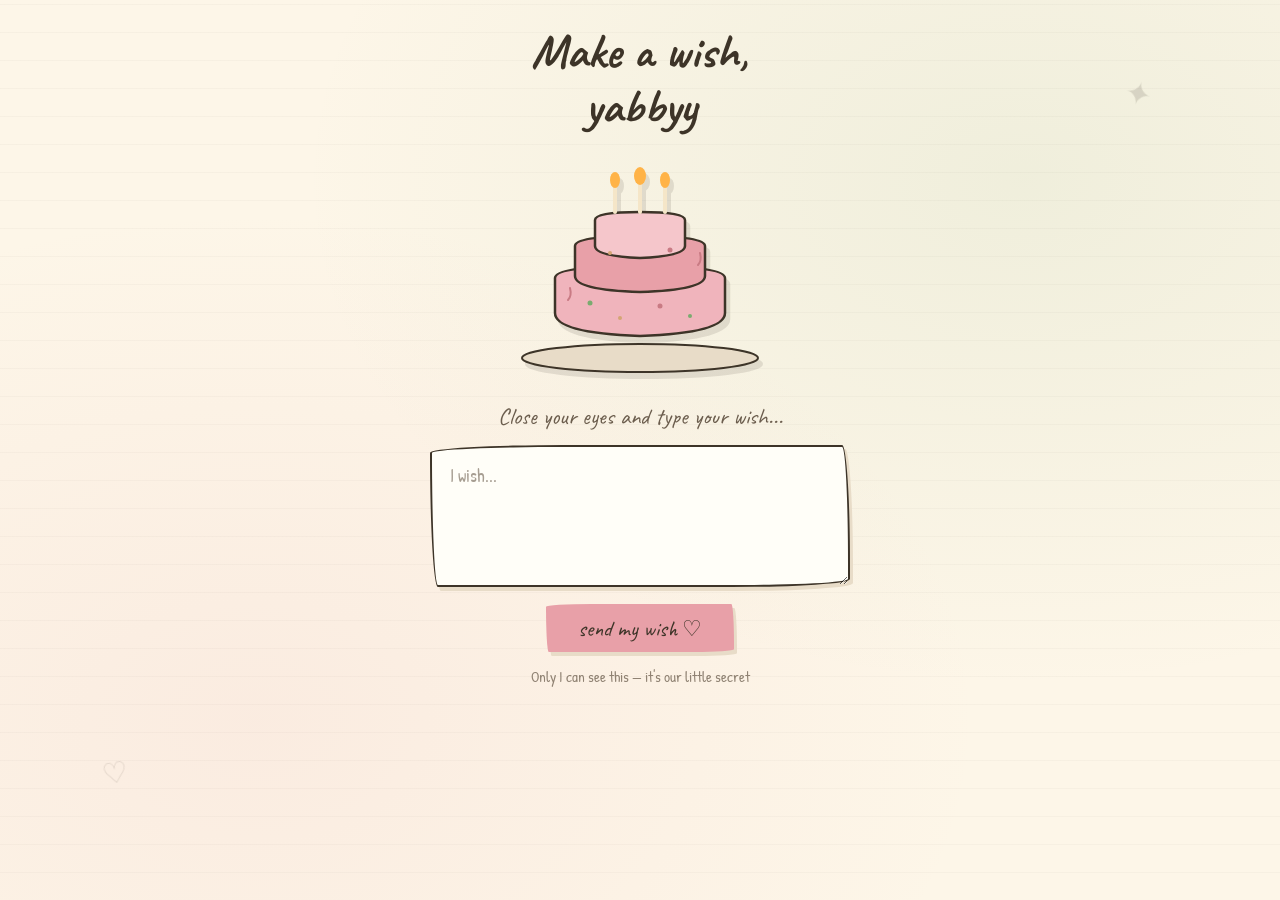
==== docs/cake.html @ 2847e8a1 "first commit" ====
<!DOCTYPE html>
<html lang="en">
<head>
  <meta charset="UTF-8">
  <meta name="viewport" content="width=device-width, initial-scale=1.0, viewport-fit=cover">
  <title>Make a Wish ♡</title>
  <link rel="stylesheet" href="css/style.css">
  <link rel="icon" href="assets/icon.svg" type="image/svg+xml">
</head>
<body>
  <span class="doodle doodle-star">✦</span>
  <span class="doodle doodle-heart">♡</span>

  <main class="page page--cake">
    <section class="cake-scene">
      <h1 class="cake-title">Make a wish,<br>yabbyy</h1>

      <div class="cake-wrap" id="cake-wrap">
        <svg class="cake-svg" viewBox="0 0 280 220" xmlns="http://www.w3.org/2000/svg" aria-hidden="true">
          <!-- Plate -->
          <ellipse cx="140" cy="200" rx="118" ry="14" fill="#e8dcc8" stroke="#3d3428" stroke-width="2"/>
          <!-- Bottom tier -->
          <path d="M55 155 Q55 175 140 178 Q225 175 225 155 L225 120 Q225 108 140 108 Q55 108 55 120 Z"
                fill="#f0b4bc" stroke="#3d3428" stroke-width="2.5" stroke-linejoin="round"/>
          <!-- Middle tier -->
          <path d="M75 118 Q75 132 140 134 Q205 132 205 118 L205 88 Q205 78 140 78 Q75 78 75 88 Z"
                fill="#e8a0a8" stroke="#3d3428" stroke-width="2.5" stroke-linejoin="round"/>
          <!-- Top tier -->
          <path d="M95 88 Q95 98 140 100 Q185 98 185 88 L185 62 Q185 54 140 54 Q95 54 95 62 Z"
                fill="#f5c6cb" stroke="#3d3428" stroke-width="2.5" stroke-linejoin="round"/>
          <!-- Drips -->
          <path d="M70 130 Q72 138 68 142" fill="none" stroke="#c97b84" stroke-width="2" stroke-linecap="round"/>
          <path d="M200 95 Q202 103 198 107" fill="none" stroke="#c97b84" stroke-width="2" stroke-linecap="round"/>
          <!-- Candles -->
          <g class="cake-candles" id="cake-candles">
            <line x1="115" y1="54" x2="115" y2="28" stroke="#f5e6c8" stroke-width="4" stroke-linecap="round"/>
            <ellipse class="candle-flame candle-flame--1" cx="115" cy="22" rx="5" ry="8" fill="#ffb347"/>
            <line x1="140" y1="54" x2="140" y2="24" stroke="#f5e6c8" stroke-width="4" stroke-linecap="round"/>
            <ellipse class="candle-flame candle-flame--2" cx="140" cy="18" rx="6" ry="9" fill="#ffb347"/>
            <line x1="165" y1="54" x2="165" y2="28" stroke="#f5e6c8" stroke-width="4" stroke-linecap="round"/>
            <ellipse class="candle-flame candle-flame--3" cx="165" cy="22" rx="5" ry="8" fill="#ffb347"/>
          </g>
          <!-- Sprinkles -->
          <circle cx="90" cy="145" r="2.5" fill="#7aab6f"/>
          <circle cx="120" cy="160" r="2" fill="#d4a574"/>
          <circle cx="160" cy="148" r="2.5" fill="#c97b84"/>
          <circle cx="190" cy="158" r="2" fill="#7aab6f"/>
          <circle cx="110" cy="95" r="2" fill="#d4a574"/>
          <circle cx="170" cy="92" r="2.5" fill="#c97b84"/>
        </svg>
      </div>

      <form class="wish-form" id="wish-form">
        <label class="wish-label" for="wish">Close your eyes and type your wish...</label>
        <textarea
          class="wish-input"
          id="wish"
          name="wish"
          rows="4"
          placeholder="I wish..."
          required
          maxlength="500"
        ></textarea>
        <button type="submit" class="btn-next btn-wish" id="wish-submit">
          send my wish ♡
        </button>
        <p class="wish-note">Only I can see this — it's our little secret</p>
      </form>

      <div class="wish-success hidden" id="wish-success">
        <p class="wish-success-title">wish sent ✨</p>
        <p class="wish-success-text">
          Your wish is on its way.<br>
          I hope every single one comes true, yabbyy.<br>
          Happy Birthday ♡
        </p>
      </div>
    </section>
  </main>

  <script src="js/config.js"></script>
  <script src="js/app.js"></script>
</body>
</html>
---- docs/css/style.css ----
@import url('https://fonts.googleapis.com/css2?family=Caveat:wght@400;600;700&family=Patrick+Hand&display=swap');

:root {
  --paper: #fdf6e8;
  --paper-shadow: #e8dcc8;
  --ink: #3d3428;
  --ink-light: #6b5d4d;
  --rose: #e8a0a8;
  --rose-deep: #c97b84;
  --leaf: #7aab6f;
  --accent: #d4a574;
}

*,
*::before,
*::after {
  box-sizing: border-box;
  margin: 0;
  padding: 0;
}

html {
  scroll-behavior: smooth;
}

body {
  min-height: 100vh;
  min-height: 100dvh;
  font-family: 'Patrick Hand', cursive;
  color: var(--ink);
  background-color: var(--paper);
  background-image:
    radial-gradient(ellipse at 20% 80%, rgba(232, 160, 168, 0.12) 0%, transparent 50%),
    radial-gradient(ellipse at 80% 20%, rgba(122, 171, 111, 0.1) 0%, transparent 50%),
    repeating-linear-gradient(
      0deg,
      transparent,
      transparent 27px,
      rgba(61, 52, 40, 0.03) 27px,
      rgba(61, 52, 40, 0.03) 28px
    );
  overflow-x: hidden;
  -webkit-text-size-adjust: 100%;
}

.page {
  min-height: 100vh;
  min-height: 100dvh;
  display: flex;
  flex-direction: column;
  align-items: center;
  justify-content: center;
  padding:
    max(1.25rem, env(safe-area-inset-top))
    max(1rem, env(safe-area-inset-right))
    max(1.25rem, env(safe-area-inset-bottom))
    max(1rem, env(safe-area-inset-left));
  position: relative;
}

/* Sketchy border utility */
.sketch-box {
  border: 2px solid var(--ink);
  border-radius: 255px 15px 225px 15px / 15px 225px 15px 255px;
  box-shadow: 3px 4px 0 var(--paper-shadow);
}

h1, h2, h3 {
  font-family: 'Caveat', cursive;
  font-weight: 700;
}

.handwritten {
  font-family: 'Caveat', cursive;
}

/* ── Page 1: Envelope ── */
.envelope-scene {
  display: flex;
  flex-direction: column;
  align-items: center;
  gap: 1.5rem;
  cursor: pointer;
  user-select: none;
  -webkit-tap-highlight-color: transparent;
  transition: transform 0.3s ease;
  width: 100%;
  max-width: 340px;
}

.envelope-scene:hover {
  transform: scale(1.02);
}

.envelope-scene.opening {
  pointer-events: none;
}

.envelope-wrap {
  position: relative;
  width: min(320px, 88vw);
  aspect-ratio: 320 / 300;
  height: auto;
  filter: drop-shadow(4px 6px 0 rgba(61, 52, 40, 0.15));
  perspective: 800px;
  flex-shrink: 0;
}

.envelope-svg {
  width: 100%;
  height: 100%;
  display: block;
  overflow: visible;
}

.envelope-flap {
  transform-origin: 160px 130px;
  transition: transform 0.75s cubic-bezier(0.4, 0, 0.2, 1);
  transform-style: preserve-3d;
}

.envelope-scene.opening .envelope-flap,
.envelope-scene.opened .envelope-flap {
  transform: rotateX(180deg);
  opacity: 0.35;
}

.envelope-letter {
  opacity: 0;
  transform: translateY(18px);
  transition: opacity 0.55s ease 0.45s, transform 0.7s cubic-bezier(0.34, 1.2, 0.64, 1) 0.45s;
  pointer-events: none;
}

.envelope-scene.opening .envelope-letter,
.envelope-scene.opened .envelope-letter {
  opacity: 1;
  transform: translateY(-88px);
}

.envelope-scene.opened {
  cursor: pointer;
}

.envelope-scene.opened .envelope-hint {
  animation: none;
  opacity: 1;
  color: var(--ink);
}

.envelope-hint {
  font-size: clamp(1rem, 3.5vw, 1.1rem);
  color: var(--ink-light);
  animation: float-hint 2s ease-in-out infinite;
  text-align: center;
  margin-top: 0.25rem;
}

@keyframes float-hint {
  0%, 100% { transform: translateY(0); opacity: 0.7; }
  50% { transform: translateY(-6px); opacity: 1; }
}

/* ── Page 2: Note + Instax ── */
.body--memory {
  background-color: #0a0a0a;
  position: relative;
  overflow-x: hidden;
}

.memory-bg {
  position: fixed;
  inset: 0;
  pointer-events: none;
  z-index: 0;
  overflow: hidden;
}

.memory-glow {
  position: absolute;
  border-radius: 50%;
  filter: blur(70px);
  opacity: 0.7;
  animation: glow-drift 10s ease-in-out infinite;
}

.memory-glow--1 {
  width: min(360px, 60vw);
  height: min(360px, 60vw);
  background: rgba(201, 123, 132, 0.18);
  top: 8%;
  left: -5%;
}

.memory-glow--2 {
  width: min(280px, 50vw);
  height: min(280px, 50vw);
  background: rgba(232, 160, 168, 0.14);
  bottom: 10%;
  right: -3%;
  animation-delay: -5s;
  animation-duration: 12s;
}

.memory-glow--3 {
  width: min(200px, 40vw);
  height: min(200px, 40vw);
  background: rgba(212, 165, 116, 0.1);
  top: 50%;
  left: 50%;
  transform: translate(-50%, -50%);
  animation-delay: -2s;
  animation-duration: 14s;
}

@keyframes glow-drift {
  0%, 100% { transform: translate(0, 0) scale(1); opacity: 0.6; }
  33%       { transform: translate(24px, -18px) scale(1.08); opacity: 0.85; }
  66%       { transform: translate(-16px, 12px) scale(0.95); opacity: 0.7; }
}

.memory-glow--3 {
  animation-name: glow-drift-center;
}

@keyframes glow-drift-center {
  0%, 100% { transform: translate(-50%, -50%) scale(1); opacity: 0.5; }
  50%       { transform: translate(-50%, -55%) scale(1.15); opacity: 0.8; }
}

.memory-sparkle {
  position: absolute;
  color: rgba(255, 255, 255, 0.12);
  font-size: 1.2rem;
  animation: sparkle-twinkle 3s ease-in-out infinite;
}

.memory-sparkle--1 { top: 18%; right: 22%; animation-delay: 0s; }
.memory-sparkle--2 { bottom: 28%; left: 18%; font-size: 1rem; animation-delay: 1.2s; }
.memory-sparkle--3 { top: 42%; left: 8%; animation-delay: 2.4s; }

@keyframes sparkle-twinkle {
  0%, 100% { opacity: 0.15; transform: scale(1) rotate(0deg); }
  50%       { opacity: 0.45; transform: scale(1.2) rotate(15deg); }
}

.page--memory {
  position: relative;
  z-index: 1;
  justify-content: center;
  padding:
    max(1rem, env(safe-area-inset-top))
    max(1rem, env(safe-area-inset-right))
    max(1.5rem, env(safe-area-inset-bottom))
    max(1rem, env(safe-area-inset-left));
}

.memory-scene {
  width: 100%;
  max-width: 780px;
  display: flex;
  flex-direction: column;
  align-items: center;
  gap: 1.75rem;
  cursor: pointer;
  -webkit-tap-highlight-color: transparent;
}

.memory-card {
  position: relative;
  width: 100%;
  display: flex;
  justify-content: center;
  padding: 1.5rem 0.5rem 0;
}

.memory-note {
  position: relative;
  width: min(420px, 92vw);
  display: grid;
  grid-template-columns: 1fr min(140px, 32vw);
  grid-template-rows: auto;
  column-gap: 0.65rem;
  align-items: start;
  padding: 1.25rem 1.1rem 1.35rem 1.35rem;
  background: #f5f0e4;
  border: 1px solid rgba(255, 255, 255, 0.08);
  box-shadow: 0 12px 40px rgba(0, 0, 0, 0.45);
  transform: rotate(-2deg);
  animation: note-enter 1s cubic-bezier(0.34, 1.2, 0.64, 1) 0.15s both;
}

@keyframes note-enter {
  from { opacity: 0; transform: rotate(-2deg) translateY(20px); }
  to   { opacity: 1; transform: rotate(-2deg) translateY(0); }
}

.memory-note-text {
  grid-column: 1;
  grid-row: 1;
  position: relative;
  z-index: 1;
  padding-right: 0.25rem;
  font-family: 'Patrick Hand', cursive;
  font-size: clamp(0.95rem, 3.6vw, 1.12rem);
  line-height: 1.6;
  color: #1a1a1a;
}

.memory-instax {
  grid-column: 2;
  grid-row: 1;
  position: relative;
  top: -0.75rem;
  right: -0.55rem;
  justify-self: end;
  align-self: start;
  z-index: 2;
  width: 100%;
  max-width: 140px;
  padding: 8px 8px 30px;
  background: #fff;
  box-shadow: 0 14px 32px rgba(0, 0, 0, 0.5);
  transform: rotate(5deg);
  transform-origin: top right;
  animation:
    instax-enter 1s cubic-bezier(0.34, 1.2, 0.64, 1) 0.45s both,
    instax-float 5s ease-in-out 1.6s infinite;
}

@keyframes instax-enter {
  from { opacity: 0; transform: rotate(5deg) translate(16px, -16px) scale(0.9); }
  to   { opacity: 1; transform: rotate(5deg) translate(0, 0) scale(1); }
}

@keyframes instax-float {
  0%, 100% { transform: rotate(5deg) translateY(0); }
  50%       { transform: rotate(4deg) translateY(-6px); }
}

.memory-instax img {
  width: 100%;
  height: auto;
  display: block;
  object-fit: cover;
  aspect-ratio: 1 / 1;
}

.memory-hint {
  font-size: clamp(0.95rem, 3.5vw, 1.1rem);
  color: rgba(255, 255, 255, 0.55);
  text-align: center;
  animation: hint-enter 0.8s ease 1s both, float-hint 2.5s ease-in-out 1.8s infinite;
}

@keyframes hint-enter {
  from { opacity: 0; }
  to   { opacity: 1; }
}

.memory-hint.hidden {
  display: none;
}

.memory-scene.revealed .memory-card {
  animation: memory-soft-out 0.5s ease forwards;
}

@keyframes memory-soft-out {
  to { opacity: 0.3; transform: scale(0.96); }
}

/* Reveal overlay — bouquet + note */
.reveal-overlay {
  position: fixed;
  inset: 0;
  background: #f9f9e0;
  display: flex;
  align-items: center;
  justify-content: center;
  z-index: 100;
  opacity: 0;
  pointer-events: none;
  transition: opacity 0.6s ease;
  padding: 1.25rem 1rem 2rem;
  overflow-y: auto;
}

.reveal-overlay.visible {
  opacity: 1;
  pointer-events: auto;
}

.bouquet-reveal {
  width: min(420px, 94vw);
  display: flex;
  flex-direction: column;
  align-items: center;
  animation: bouquet-rise 0.9s cubic-bezier(0.34, 1.2, 0.64, 1) forwards;
}

@keyframes bouquet-rise {
  from { transform: translateY(30px) scale(0.92); opacity: 0; }
  to   { transform: translateY(0) scale(1); opacity: 1; }
}

.bouquet-full {
  width: 100%;
  height: auto;
  display: block;
}

.bouquet-reveal .btn-next {
  margin-top: 1.5rem;
}

/* Buttons */
.btn-next {
  display: inline-block;
  font-family: 'Caveat', cursive;
  font-size: 1.4rem;
  padding: 0.6rem 2rem;
  background: var(--rose);
  color: var(--ink);
  border: 2px solid var(--ink);
  border-radius: 255px 15px 225px 15px / 15px 225px 15px 255px;
  cursor: pointer;
  text-decoration: none;
  transition: transform 0.2s ease, box-shadow 0.2s ease;
  box-shadow: 3px 4px 0 var(--paper-shadow);
}

.btn-next:hover {
  transform: translateY(-2px);
  box-shadow: 4px 6px 0 var(--paper-shadow);
}

.btn-next:active {
  transform: translateY(1px);
  box-shadow: 1px 2px 0 var(--paper-shadow);
}

/* ── Page 3: Smile strips ── */
.page--smile {
  justify-content: flex-start;
  padding-top: max(1.5rem, env(safe-area-inset-top));
}

.smile-scene {
  width: 100%;
  max-width: 960px;
  display: flex;
  flex-direction: column;
  align-items: center;
  gap: clamp(1.25rem, 4vw, 2rem);
}

.smile-title {
  font-family: 'Caveat', cursive;
  font-size: clamp(1.75rem, 6.5vw, 3.2rem);
  text-align: center;
  line-height: 1.2;
  color: var(--ink);
  animation: title-write 1s ease forwards;
  padding: 0 0.5rem;
}

@keyframes title-write {
  from { opacity: 0; transform: translateY(10px); }
  to   { opacity: 1; transform: translateY(0); }
}

.strip-gallery {
  display: flex;
  gap: clamp(0.65rem, 2.5vw, 1.25rem);
  justify-content: flex-start;
  align-items: flex-end;
  width: 100%;
  padding: 0.25rem max(0.5rem, env(safe-area-inset-right)) 0.5rem max(0.5rem, env(safe-area-inset-left));
  overflow-x: auto;
  overflow-y: hidden;
  scroll-snap-type: x mandatory;
  -webkit-overflow-scrolling: touch;
  scrollbar-width: none;
}

.strip-gallery::-webkit-scrollbar {
  display: none;
}

.strip-frame {
  margin: 0;
  flex: 0 0 auto;
  scroll-snap-align: center;
  height: min(62vh, 520px);
  padding: 0;
  background: transparent;
  border: none;
  border-radius: 6px;
  box-shadow: 0 6px 18px rgba(61, 52, 40, 0.18);
  overflow: hidden;
  cursor: pointer;
  -webkit-tap-highlight-color: transparent;
  transition:
    transform 0.4s cubic-bezier(0.34, 1.2, 0.64, 1),
    box-shadow 0.4s ease;
}

.strip-frame:nth-child(1) { transform: rotate(-2deg) translateY(4px); }
.strip-frame:nth-child(2) { transform: rotate(1deg) translateY(-8px); }
.strip-frame:nth-child(3) { transform: rotate(-1.5deg) translateY(2px); }

.strip-frame:hover,
.strip-frame:focus-visible {
  transform: rotate(0deg) scale(1.04) translateY(-8px);
  box-shadow: 0 14px 28px rgba(61, 52, 40, 0.22);
  z-index: 2;
  outline: none;
}

.strip-frame:active {
  transform: rotate(0deg) scale(1.02) translateY(-4px);
}

.strip-photo {
  height: 100%;
  width: auto;
  display: block;
  object-fit: contain;
  transition: transform 0.5s cubic-bezier(0.34, 1.2, 0.64, 1);
}

.strip-frame:hover .strip-photo,
.strip-frame:focus-visible .strip-photo,
.strip-frame:active .strip-photo {
  transform: scale(1.06);
}

.strip-caption {
  font-family: 'Caveat', cursive;
  font-size: clamp(1.15rem, 4vw, 1.3rem);
  color: var(--ink-light);
  padding-bottom: 0.25rem;
}

.smile-scene .btn-next {
  margin-top: 0.25rem;
}

/* ── Page 4: Cake & wish ── */
.page--cake {
  justify-content: flex-start;
  padding-top: max(1.5rem, env(safe-area-inset-top));
}

.cake-scene {
  width: 100%;
  max-width: 420px;
  display: flex;
  flex-direction: column;
  align-items: center;
  gap: 1.5rem;
  animation: cake-enter 0.9s ease forwards;
}

@keyframes cake-enter {
  from { opacity: 0; transform: translateY(16px); }
  to   { opacity: 1; transform: translateY(0); }
}

.cake-title {
  font-family: 'Caveat', cursive;
  font-size: clamp(2rem, 7vw, 3rem);
  text-align: center;
  line-height: 1.15;
  color: var(--ink);
}

.cake-wrap {
  width: min(280px, 75vw);
  filter: drop-shadow(4px 6px 0 rgba(61, 52, 40, 0.12));
}

.cake-svg {
  width: 100%;
  height: auto;
  display: block;
}

.candle-flame {
  transform-origin: center bottom;
  animation: flame-flicker 1.2s ease-in-out infinite;
}

.candle-flame--2 { animation-delay: 0.2s; }
.candle-flame--3 { animation-delay: 0.45s; }

@keyframes flame-flicker {
  0%, 100% { transform: scaleY(1) scaleX(1); opacity: 1; }
  25%       { transform: scaleY(1.1) scaleX(0.9); opacity: 0.9; }
  50%       { transform: scaleY(0.92) scaleX(1.05); opacity: 1; }
  75%       { transform: scaleY(1.05) scaleX(0.95); opacity: 0.85; }
}

.cake-candles.blown-out .candle-flame {
  animation: flame-out 0.6s ease forwards;
}

@keyframes flame-out {
  to { opacity: 0; transform: scale(0); }
}

.wish-form {
  width: 100%;
  display: flex;
  flex-direction: column;
  align-items: center;
  gap: 0.85rem;
}

.wish-form.hidden {
  display: none;
}

.wish-label {
  font-family: 'Caveat', cursive;
  font-size: clamp(1.2rem, 4vw, 1.45rem);
  color: var(--ink-light);
  text-align: center;
}

.wish-input {
  width: 100%;
  padding: 1rem 1.1rem;
  font-family: 'Patrick Hand', cursive;
  font-size: 1.1rem;
  line-height: 1.5;
  color: var(--ink);
  background: #fffef8;
  border: 2px solid var(--ink);
  border-radius: 255px 15px 225px 15px / 15px 225px 15px 255px;
  box-shadow: 3px 4px 0 var(--paper-shadow);
  resize: vertical;
  min-height: 110px;
  -webkit-appearance: none;
}

.wish-input:focus {
  outline: none;
  box-shadow: 4px 5px 0 var(--paper-shadow), 0 0 0 3px rgba(232, 160, 168, 0.35);
}

.wish-input::placeholder {
  color: var(--ink-light);
  opacity: 0.6;
}

.btn-wish {
  border: none;
  font-family: 'Caveat', cursive;
  margin-top: 0.25rem;
}

.btn-wish:disabled {
  opacity: 0.65;
  cursor: wait;
}

.wish-note {
  font-size: 0.95rem;
  color: var(--ink-light);
  opacity: 0.75;
  text-align: center;
}

.wish-success {
  text-align: center;
  animation: cake-enter 0.7s ease forwards;
}

.wish-success.hidden {
  display: none;
}

.wish-success-title {
  font-family: 'Caveat', cursive;
  font-size: clamp(2rem, 6vw, 2.6rem);
  color: var(--rose-deep);
  margin-bottom: 0.75rem;
}

.wish-success-text {
  font-size: 1.15rem;
  line-height: 1.55;
  color: var(--ink);
}

/* Decorative doodles */
.doodle {
  position: fixed;
  opacity: 0.15;
  pointer-events: none;
  z-index: 0;
}

.doodle-star { top: 8%; right: 10%; font-size: 2rem; transform: rotate(15deg); }
.doodle-heart { bottom: 12%; left: 8%; font-size: 1.8rem; transform: rotate(-10deg); }

.body--memory .doodle {
  opacity: 0.08;
}

/* Responsive — mobile (iPhone / Android) */
@media (max-width: 768px) {
  .memory-card {
    padding: 1.25rem 0.75rem 0;
  }

  .memory-note {
    width: min(380px, 94vw);
    grid-template-columns: 1fr min(124px, 30vw);
    transform: rotate(-1deg);
    animation-name: note-enter-mobile;
  }

  @keyframes note-enter-mobile {
    from { opacity: 0; transform: rotate(-1deg) translateY(20px); }
    to   { opacity: 1; transform: rotate(-1deg) translateY(0); }
  }

  .memory-instax {
    top: -0.6rem;
    right: -0.45rem;
    max-width: 124px;
    padding-bottom: 26px;
    animation-name: instax-enter-mobile, instax-float;
  }

  @keyframes instax-enter-mobile {
    from { opacity: 0; transform: rotate(5deg) translate(12px, -12px) scale(0.9); }
    to   { opacity: 1; transform: rotate(5deg) translate(0, 0) scale(1); }
  }

  .reveal-overlay {
    padding:
      max(1rem, env(safe-area-inset-top))
      max(0.75rem, env(safe-area-inset-right))
      max(1.5rem, env(safe-area-inset-bottom))
      max(0.75rem, env(safe-area-inset-left));
  }

  .bouquet-reveal {
    width: min(400px, 96vw);
  }

  .btn-next {
    font-size: 1.25rem;
    padding: 0.55rem 1.5rem;
  }

  .strip-gallery {
    justify-content: flex-start;
    gap: 0.75rem;
    padding-bottom: 0.75rem;
  }

  .strip-frame {
    height: min(58vh, 480px);
  }

  .strip-frame:nth-child(2) {
    transform: rotate(1deg) translateY(-4px);
  }

  .cake-scene {
    gap: 1.25rem;
    padding: 0 0.25rem;
  }

  .wish-input {
    font-size: 1rem;
  }
}

@media (min-width: 769px) {
  .strip-gallery {
    justify-content: center;
    overflow-x: visible;
    flex-wrap: nowrap;
  }

  .strip-frame {
    height: min(68vh, 560px);
  }
}

@media (max-width: 380px) {
  .envelope-wrap {
    width: min(300px, 92vw);
  }

  .memory-note {
    grid-template-columns: 1fr min(110px, 28vw);
  }

  .memory-instax {
    top: -0.45rem;
    right: -0.35rem;
    max-width: 110px;
    padding: 6px 6px 22px;
  }

  .strip-frame {
    height: min(52vh, 420px);
  }
}

@media (hover: none) {
  .envelope-scene:hover {
    transform: none;
  }
}
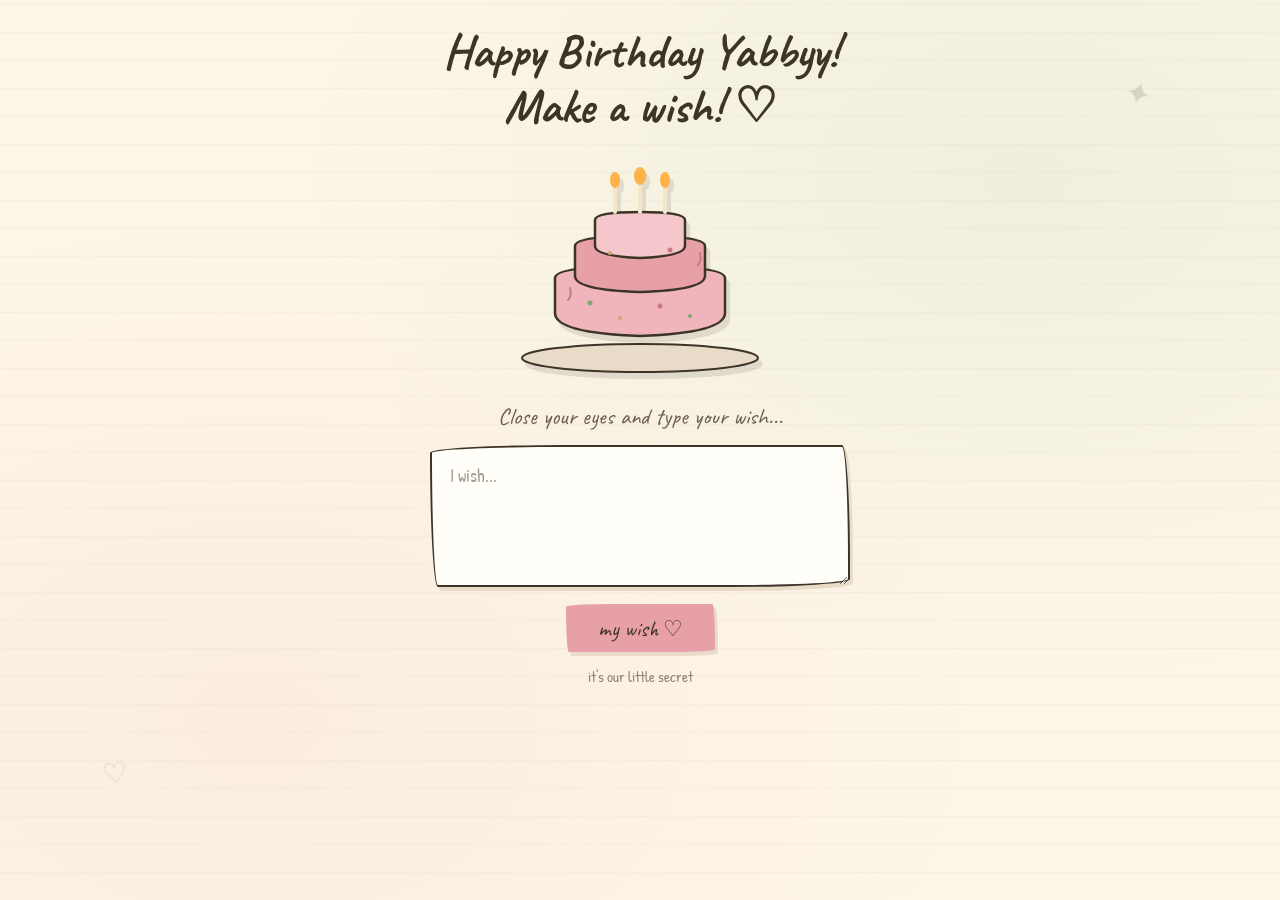
==== commit f8ad7689: "Modify text & assets" ====
--- a/docs/cake.html
+++ b/docs/cake.html
@@ -13,7 +13,7 @@
 
   <main class="page page--cake">
     <section class="cake-scene">
-      <h1 class="cake-title">Make a wish,<br>yabbyy</h1>
+      <h1 class="cake-title">Happy Birthday Yabbyy! Make a wish! ♡</h1>
 
       <div class="cake-wrap" id="cake-wrap">
         <svg class="cake-svg" viewBox="0 0 280 220" xmlns="http://www.w3.org/2000/svg" aria-hidden="true">
@@ -62,9 +62,9 @@
           maxlength="500"
         ></textarea>
         <button type="submit" class="btn-next btn-wish" id="wish-submit">
-          send my wish ♡
+          my wish ♡
         </button>
-        <p class="wish-note">Only I can see this — it's our little secret</p>
+        <p class="wish-note">it's our little secret</p>
       </form>
 
       <div class="wish-success hidden" id="wish-success">
